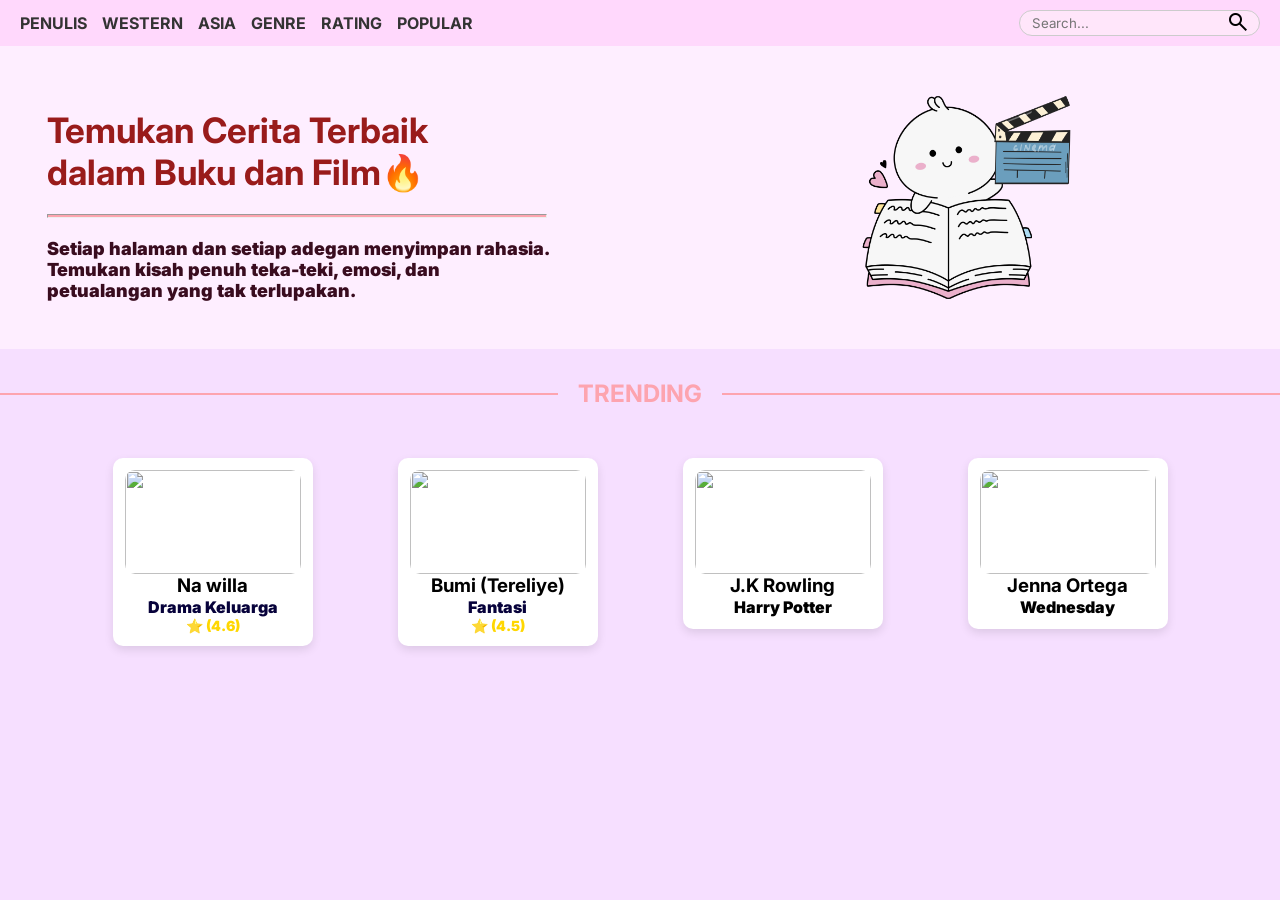
==== index.html @ 00a69cba "menu utama" ====
<html lang="en">
<head>
    <meta charset="UTF-8">
    <meta name="viewport" content="width=device-width, initial-scale=1.0">
    <title>Rekomendasi Buku</title>
    <link rel="stylesheet" href="style.css">
    <link rel="stylesheet" href="https://fonts.googleapis.com/css2?family=Material+Symbols+Outlined:opsz,wght,FILL,GRAD@24,400,0,0&icon_names=search" />
</head>
<body>
<!-- menu -->
    <nav class="navbar"> 
        <ul>
            <li><a href="kuis/index.html">PENULIS</a></li>
            <li><a href="wa/index.html">WESTERN</a></li>
            <li><a href="wa/index.html">ASIA</a></li>
            <li><a href="wa/index.html">GENRE</a></li>
            <li><a href="rating/index.html">RATING</a></li>
            <li><a href="popular/index.html">POPULAR</a></li>
        </ul>
        <div class="search">
          <input type="text" id="searchInput" placeholder="Search...">
          <span id="searchBtn" class="material-symbols-outlined">
            search
          </span>
        </div>
        </nav>
<!-- judul dan gambar -->
<header class="hero">
    <div class="hero-content">
        <h1 class="hero-title">
            Temukan Cerita Terbaik<br>dalam Buku dan Film🔥
        </h1>
        <hr class="garis-pink">
        <p class="hero-subtitle">
            Setiap halaman dan setiap adegan menyimpan rahasia.<br>
            Temukan kisah penuh teka-teki, emosi, dan petualangan yang tak terlupakan.
        </p>
    </div>
    
    <div class="hero-image">
        <img src="buku.png">
    </div>
</header>
<!-- trending -->
<div class="trending-container">
    <hr class="line">
    <h2 class="trending">TRENDING</h2>
    <hr class="line">
</div>

<!-- kartuswap -->
<section class="kartu">
    <div class="container">
  
      <div class="card">
        <span class="jenis">Film🔥</span>
        <img src="https://encrypted-tbn0.gstatic.com/images?q=tbn:ANd9GcTXLkRk2IN92Shqswm8pBBVGWBcfDocHiXOcQ&s">
        <h3>Na willa</h3>
        <p class="gnre">Drama Keluarga</p>
        <p class="rating">⭐ (4.6)</p>
      </div>
  
      <div class="card">            
      <span class="jenis">Novel📖</span>
        <img src="https://cdn.gramedia.com/uploads/items/img20220830_10560995.jpg">
        <h3>Bumi (Tereliye)</h3>
        <p class="gnre">Fantasi</p>
        <p class="rating">⭐ (4.5)</p>
      </div>
  
      <div class="card">
        <span class="jenis">Penulis📝</span>
        <img src="https://th.bing.com/th/id/OIP.MbD-olgnyz08TCkKD37ItQHaK7?w=125&h=185&c=7&r=0&o=7&dpr=1.5&pid=1.7&rm=3">
        <h3>J.K Rowling</h3>
        <p>Harry Potter </p>
      </div>
  
      <div class="card">
        <span class="jenis">Novel📖</span>
        <img src="https://th.bing.com/th/id/OIP.fW1IYwnReddeVV9eSAx3hAHaK-?w=117&h=180&c=7&r=0&o=7&dpr=1.5&pid=1.7&rm=3">
        <h3>Jenna Ortega</h3>
        <p>Wednesday</p>
      </div>
  
    </div>
  </section>
<script src="index.js"></script>
</body> 
</html>
---- style.css ----
@import url('https://fonts.googleapis.com/css2?family=Inter:opsz,wght@14..32,100..900&family=Poppins:ital,wght@0,100;0,200;0,300;0,400;0,500;0,600;0,700;0,800;0,900;1,100;1,200;1,300;1,400;1,500;1,600;1,700;1,800;1,900&display=swap');


* {
  margin: 0;
  padding: 0;
  box-sizing: border-box;
  font-family: "Inter", sans-serif;
}

body {
    display: inline;
    background-color: #F6DFFF;
    font-family: "Poppins", sans-serif;
    font-weight: 900;
    font-style: bold;
}

.navbar {
    display: flex;
    justify-content: space-between;
    align-items: center;
    background-color: #ffd8fc;
    padding: 10px 20px;
    position: sticky;
    top: 0;
}

.navbar ul {
    list-style-type: none;
    display: flex;
    gap: 15px;
    margin: 0;
    padding: 0;
  }
  
  .navbar a {
    text-decoration: none;
    color: #333;
    font-weight: bold;
  }

  .navbar a:hover{
    text-decoration: underline;
  }
  
  .navbar input {
    padding: 5px;
    border-radius: 5px;
    border: 1px solid #ccc;
  }

.search input{
  background-color: #ffe6fa;
  border-radius: 50px;
  height: 25px;
  padding: 12px 12px;
}

#searchBtn {
  cursor: pointer;
}

.material-symbols-outlined{
  position: absolute;
  right: 30px;
  z-index: 1;
}

/* judul */
.hero {
  display: flex;
  align-items: center; /* Teks & gambar sejajar secara vertikal */
  justify-content: space-between; /* Teks di kiri, gambar di kanan */
  padding: 17px;
  background-color: #feeeff;
}

.hero-content {
  flex: 1; /*ambil ruang kiri */
}

.hero-title {
  color: #991b1b;
  font-size: 35px;
  margin-top: 15px;
  margin-left: 30px;
}

.garis-pink {
  height: 4px;
  background-color: #fda4af;
  margin: 20px 0;
  width: 93%; 
  margin-left: 30px;
}

.hero-subtitle {
  color: #390c1f;
  font-size: 18px;
  margin-left:30 ;
}

.hero-image {
  flex: 1; /* ambil ruang kanan */
  display: flex;
  justify-content: flex-end; /* Gambar rapat ke kanan */
  margin-right: 170px;
}

.hero-image img {
  width: 50%; 
  height: auto;
}

/* kartu */
.trending-container {
  display: flex;         /*elemen jejer ke samping */
  align-items: center;    /*teks dan garis lurus vertikal */
  justify-content: center;
  gap: 20px;             /* jarak garis dan teks */
  width: 100%;           
  margin-top: 30px;
}

.line {
  flex-grow: 1;          
  border: none;
  height: 2px;
  background-color: #fda4af;
}

.trending{
  color: #fda4af;
  text-align: center;
}

.kartu {
  text-align: center;
  padding: 80px;
  margin-top: -50px;
}

.container {
  display: grid;
  grid-template-columns: repeat(4, 1fr);
  gap: 20px;
  margin-top: 20px;
}

.card {
  width: 200px;
  margin: auto;
  padding: 12px;
  background: white;
  border-radius: 10px;
  box-shadow: 0 4px 10px rgba(0,0,0,0.1);
  cursor: pointer;
  transition: all 0.3s ease;
}

.card img {
  width: 100%;
  border-radius: 10px;
}

.gnre{
  color: #07023b;
}

.card:hover {
  transform: translateY(-5px);
  box-shadow: 0 5px 10px rgba(156, 60, 150, 0.616);
}

.rating{
color: gold;
font-size: 14px;
}

.jenis{
  position:absolute;
  top:8px;
  left:8px;
  color:white;
  padding:4px 10px;
  font-size:12px;
  border-radius:20px;
  backdrop-filter: blur(5px);
  background:#fca8f5aa;
  opacity: 0;
  transition: 0.3s;
}

.card:hover .jenis{
  opacity: 1;
}
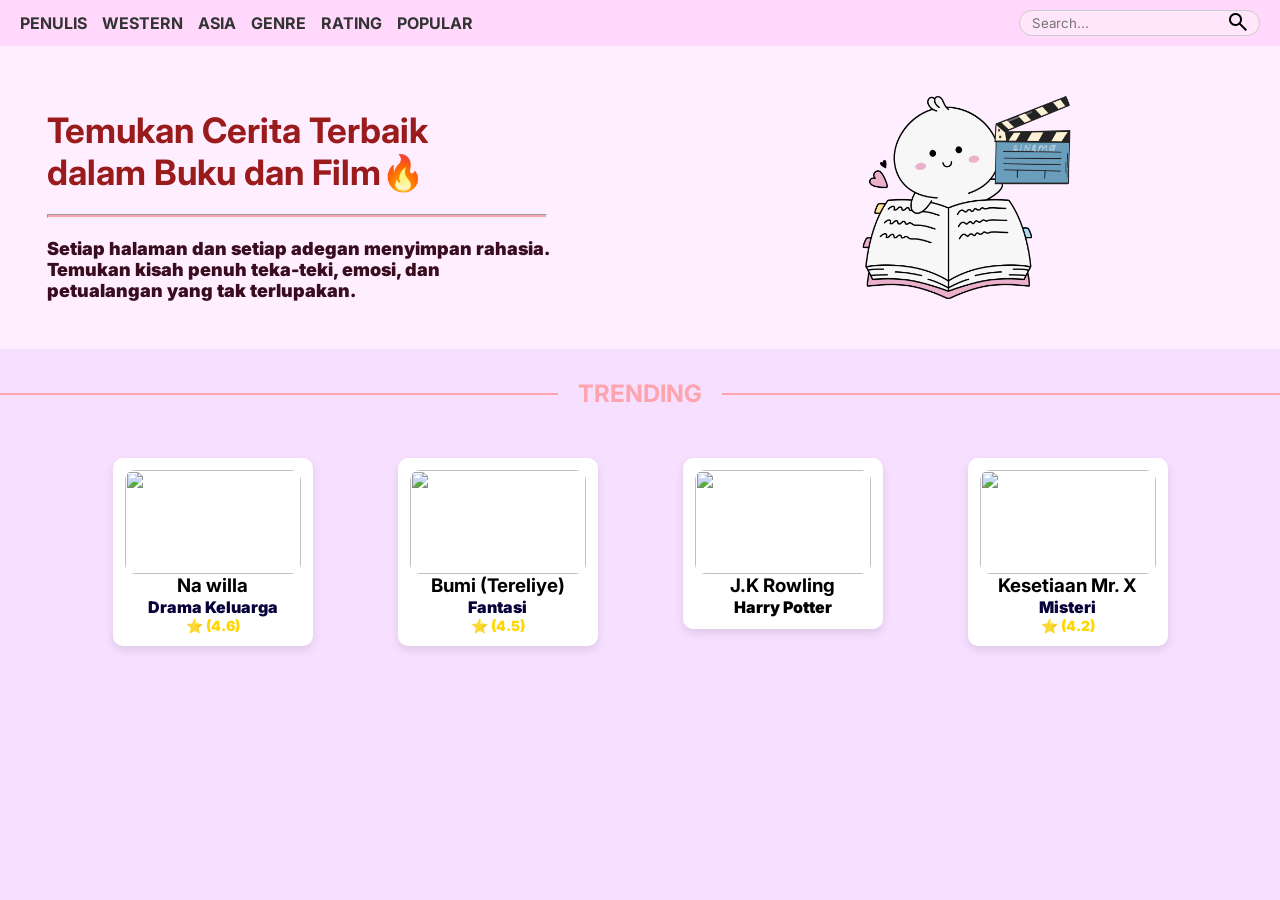
==== commit 2caf564a: "menu utama" ====
--- a/index.html
+++ b/index.html
@@ -77,9 +77,10 @@
   
       <div class="card">
         <span class="jenis">Novel📖</span>
-        <img src="https://th.bing.com/th/id/OIP.fW1IYwnReddeVV9eSAx3hAHaK-?w=117&h=180&c=7&r=0&o=7&dpr=1.5&pid=1.7&rm=3">
-        <h3>Jenna Ortega</h3>
-        <p>Wednesday</p>
+        <img src="https://th.bing.com/th/id/OIP.JRQ49VHfzn5fWtgbn4-tcAHaK-?w=129&h=191&c=7&r=0&o=7&dpr=1.5&pid=1.7&rm=3">
+        <h3>Kesetiaan Mr. X</h3>
+        <p class="gnre">Misteri</p>
+        <p class="rating">⭐ (4.2)</p>
       </div>
   
     </div>
--- a/style.css
+++ b/style.css
@@ -187,7 +187,7 @@
   font-size:12px;
   border-radius:20px;
   backdrop-filter: blur(5px);
-  background:#fca8f5aa;
+  background:#fd6f9caa;
   opacity: 0;
   transition: 0.3s;
 }
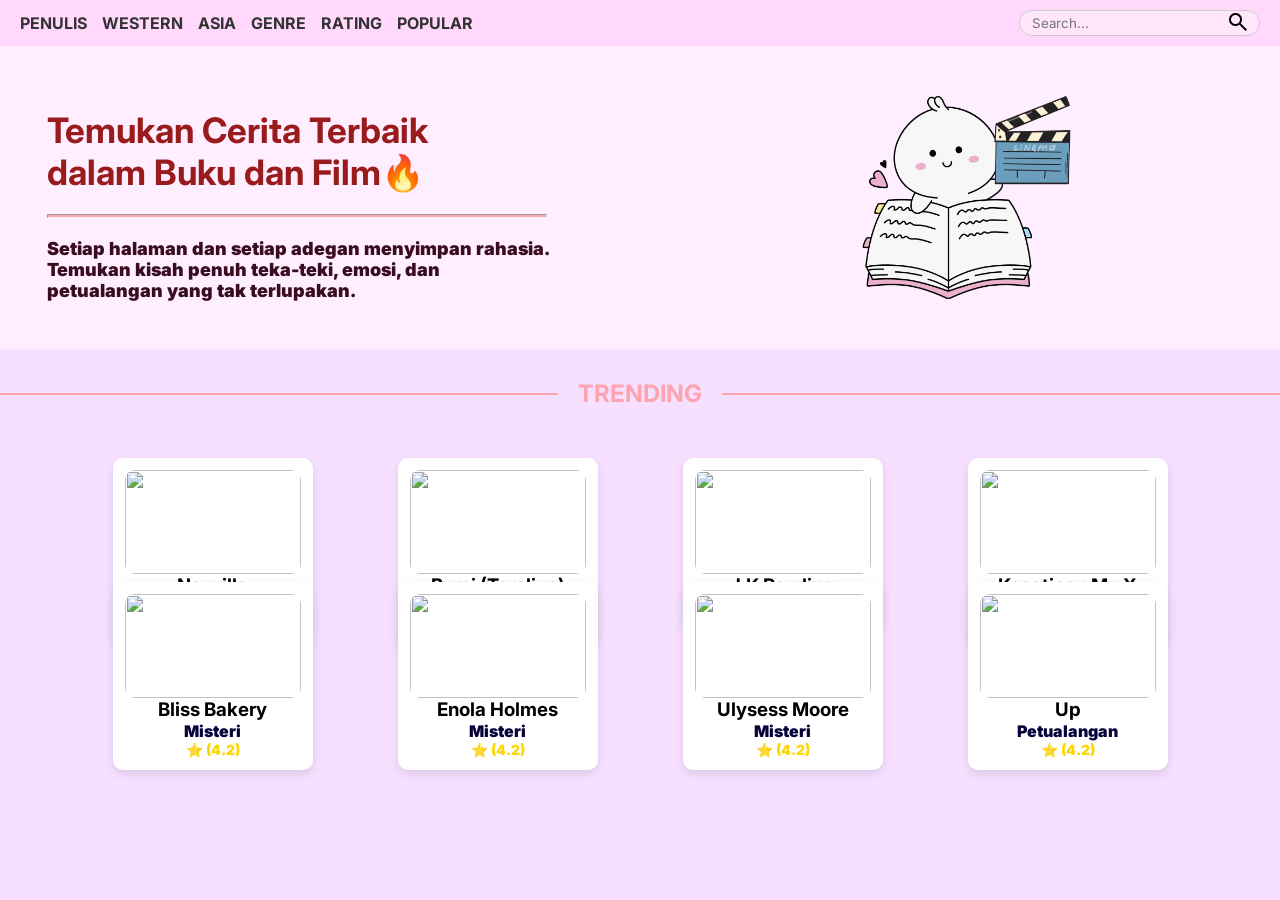
==== commit cbc6d19f: "menu utama" ====
--- a/index.html
+++ b/index.html
@@ -82,7 +82,39 @@
         <p class="gnre">Misteri</p>
         <p class="rating">⭐ (4.2)</p>
       </div>
-  
+
+      <div class="card">
+        <span class="jenis">Novel📖</span>
+        <img src="https://th.bing.com/th/id/OIP.crA5Qd2fTrkib8ROvGAaVAAAAA?w=116&h=180&c=7&r=0&o=7&dpr=1.5&pid=1.7&rm=3">
+        <h3>Bliss Bakery</h3>
+        <p class="gnre">Misteri</p>
+        <p class="rating">⭐ (4.2)</p>
+      </div>
+
+      <div class="card">
+        <span class="jenis">Film🔥</span>
+        <img src="https://th.bing.com/th/id/OIP.c5mfBBF7VxcpakYSmyrEOgHaK_?w=115&h=180&c=7&r=0&o=7&dpr=1.5&pid=1.7&rm=3">
+        <h3>Enola Holmes</h3>
+        <p class="gnre">Misteri</p>
+        <p class="rating">⭐ (4.2)</p>
+      </div>
+
+      <div class="card">
+        <span class="jenis">Novel📖</span>
+        <img src="https://th.bing.com/th/id/OIP.TELzriGYD_DPXhbMmOOVjgHaLW?w=201&h=309&c=7&r=0&o=7&dpr=1.5&pid=1.7&rm=3">
+        <h3>Ulysess Moore</h3>
+        <p class="gnre">Misteri</p>
+        <p class="rating">⭐ (4.2)</p>
+      </div>
+
+      <div class="card">
+        <span class="jenis">Film🔥</span>
+        <img src="https://th.bing.com/th/id/OIP.RnnFK94K9e_5R6vyUFBizwHaLG?w=115&h=180&c=7&r=0&o=7&dpr=1.5&pid=1.7&rm=3">
+        <h3>Up</h3>
+        <p class="gnre">Petualangan</p>
+        <p class="rating">⭐ (4.2)</p>
+      </div>
+
     </div>
   </section>
 <script src="index.js"></script>
--- a/style.css
+++ b/style.css
@@ -9,7 +9,6 @@
 }
 
 body {
-    display: inline;
     background-color: #F6DFFF;
     font-family: "Poppins", sans-serif;
     font-weight: 900;
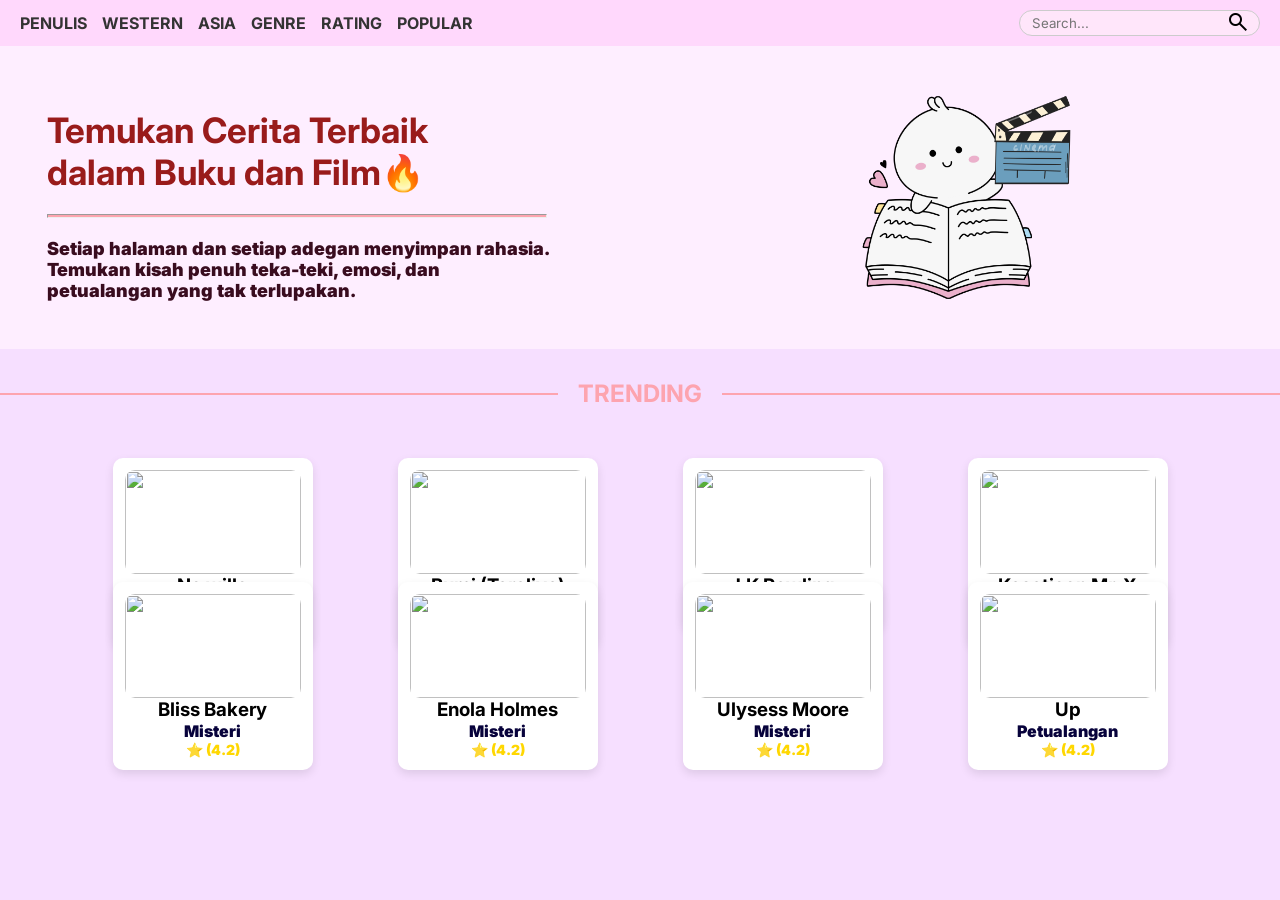
==== commit 1a959cc8: "menu utama" ====
--- a/index.html
+++ b/index.html
@@ -3,6 +3,8 @@
     <meta charset="UTF-8">
     <meta name="viewport" content="width=device-width, initial-scale=1.0">
     <title>Rekomendasi Buku</title>
+    <meta name="description" content="website berisi tentang film dan novel menarik untuk dinikmati">
+    <meta name="keywords" content="nonton film rekomendasi film buku novel cerita novel baca novel">
     <link rel="stylesheet" href="style.css">
     <link rel="stylesheet" href="https://fonts.googleapis.com/css2?family=Material+Symbols+Outlined:opsz,wght,FILL,GRAD@24,400,0,0&icon_names=search" />
 </head>
@@ -10,10 +12,10 @@
 <!-- menu -->
     <nav class="navbar"> 
         <ul>
-            <li><a href="kuis/index.html">PENULIS</a></li>
+            <li><a href="#">PENULIS</a></li>
             <li><a href="wa/index.html">WESTERN</a></li>
             <li><a href="wa/index.html">ASIA</a></li>
-            <li><a href="wa/index.html">GENRE</a></li>
+            <li><a href="#">GENRE</a></li>
             <li><a href="rating/index.html">RATING</a></li>
             <li><a href="popular/index.html">POPULAR</a></li>
         </ul>
--- a/style.css
+++ b/style.css
@@ -23,14 +23,13 @@
     padding: 10px 20px;
     position: sticky;
     top: 0;
+    z-index: 10;
 }
 
 .navbar ul {
     list-style-type: none;
     display: flex;
     gap: 15px;
-    margin: 0;
-    padding: 0;
   }
   
   .navbar a {
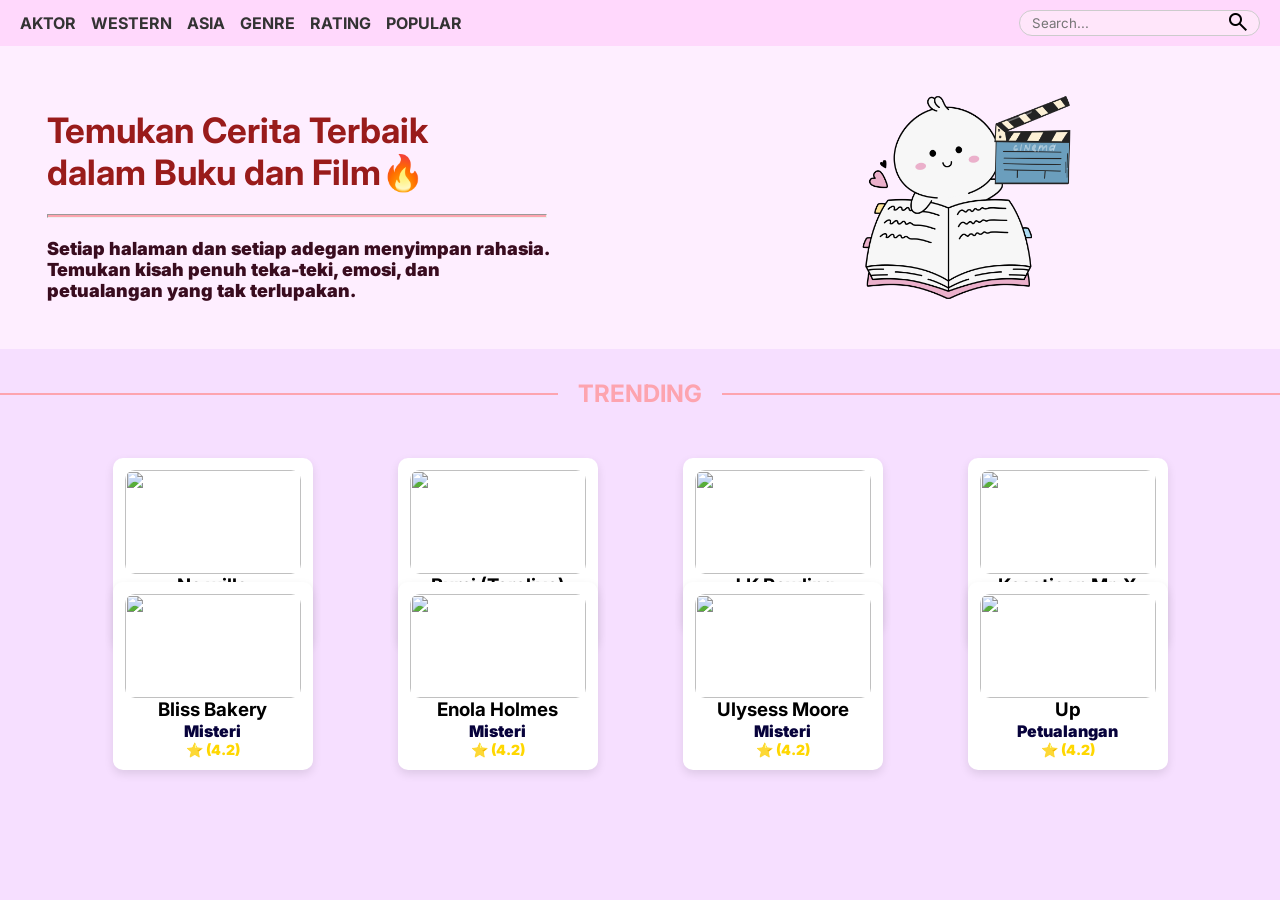
==== commit 2a52f206: "menu utama" ====
--- a/index.html
+++ b/index.html
@@ -12,7 +12,7 @@
 <!-- menu -->
     <nav class="navbar"> 
         <ul>
-            <li><a href="#">PENULIS</a></li>
+            <li><a href="aktor/index.html">AKTOR</a></li>
             <li><a href="wa/index.html">WESTERN</a></li>
             <li><a href="wa/index.html">ASIA</a></li>
             <li><a href="#">GENRE</a></li>
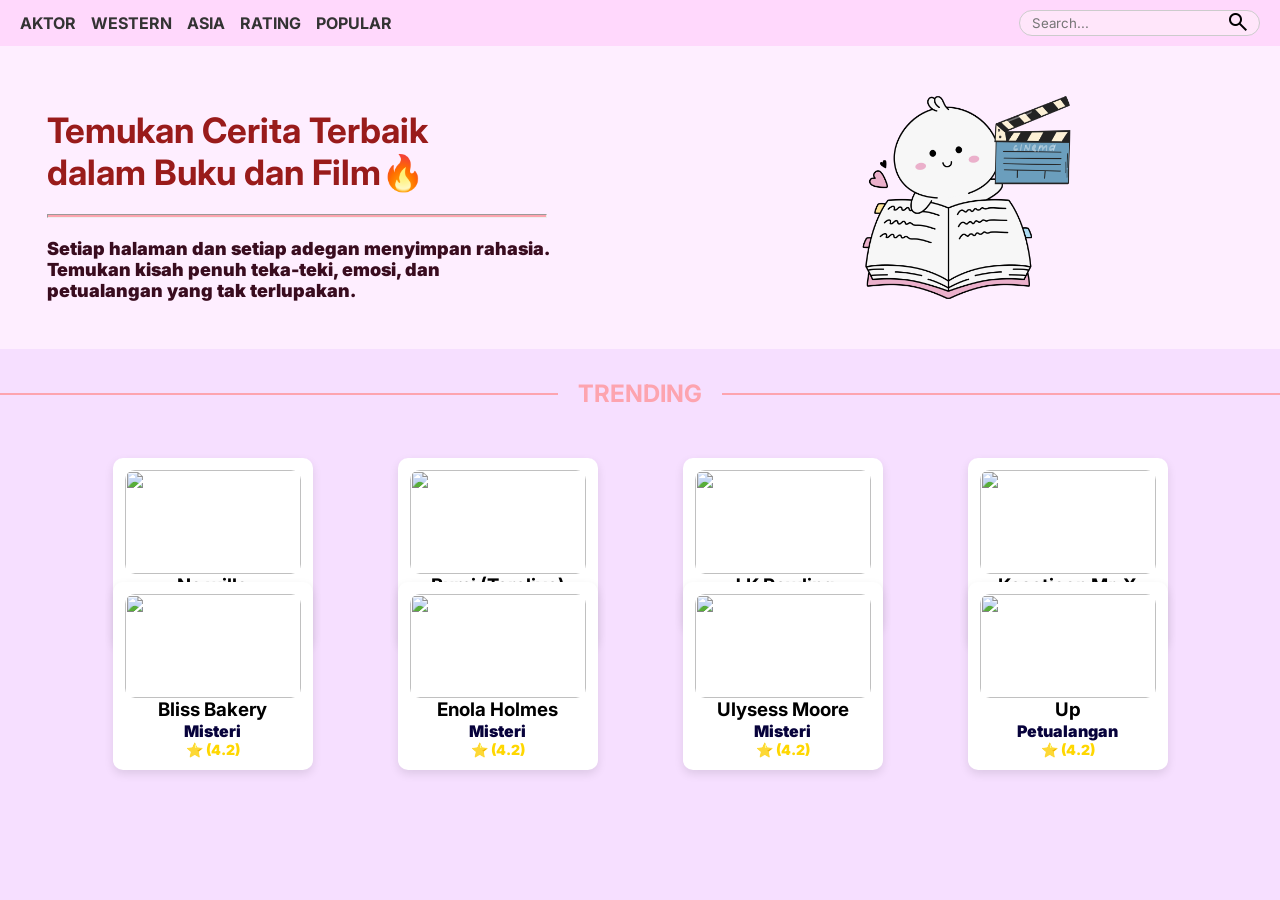
==== commit a4d3b032: "menu utama" ====
--- a/index.html
+++ b/index.html
@@ -15,7 +15,6 @@
             <li><a href="aktor/index.html">AKTOR</a></li>
             <li><a href="wa/index.html">WESTERN</a></li>
             <li><a href="wa/index.html">ASIA</a></li>
-            <li><a href="#">GENRE</a></li>
             <li><a href="rating/index.html">RATING</a></li>
             <li><a href="popular/index.html">POPULAR</a></li>
         </ul>
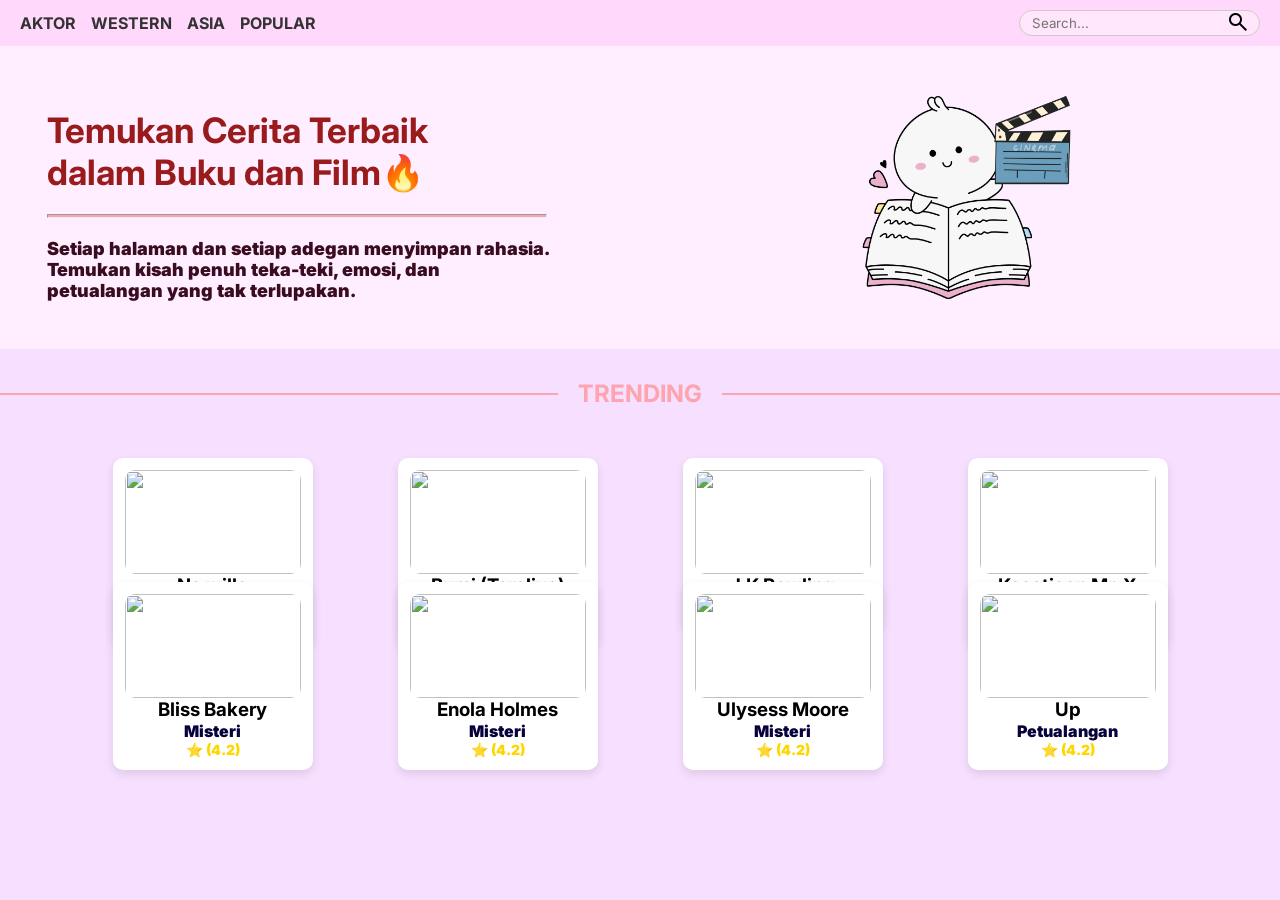
==== commit 2252d637: "menu utama" ====
--- a/index.html
+++ b/index.html
@@ -15,7 +15,6 @@
             <li><a href="aktor/index.html">AKTOR</a></li>
             <li><a href="wa/index.html">WESTERN</a></li>
             <li><a href="wa/index.html">ASIA</a></li>
-            <li><a href="rating/index.html">RATING</a></li>
             <li><a href="popular/index.html">POPULAR</a></li>
         </ul>
         <div class="search">
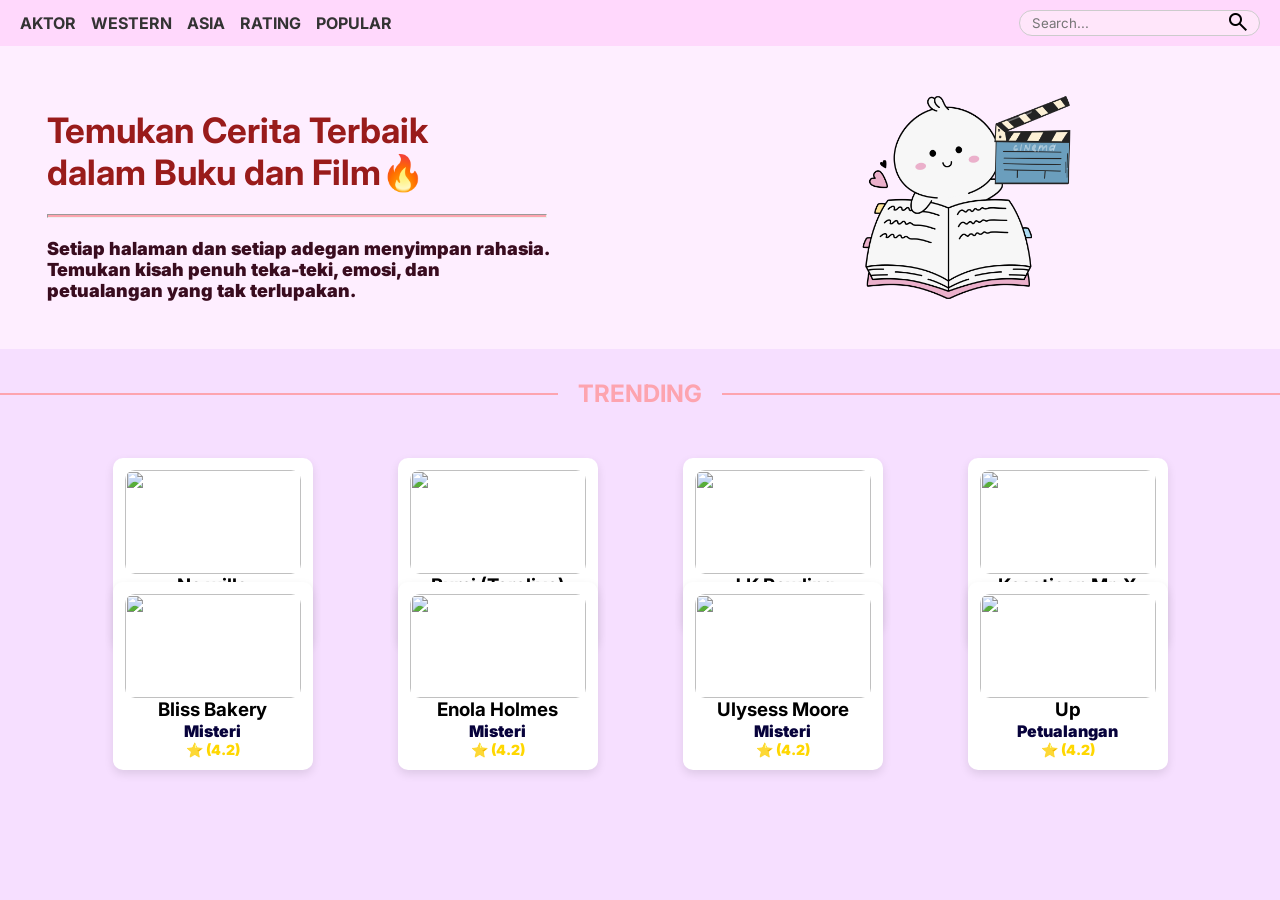
==== commit 6a9a2bbf: "menu utama" ====
--- a/index.html
+++ b/index.html
@@ -15,6 +15,7 @@
             <li><a href="aktor/index.html">AKTOR</a></li>
             <li><a href="wa/index.html">WESTERN</a></li>
             <li><a href="wa/index.html">ASIA</a></li>
+            <li><a href="rating/index.html">RATING</a></li>
             <li><a href="popular/index.html">POPULAR</a></li>
         </ul>
         <div class="search">
